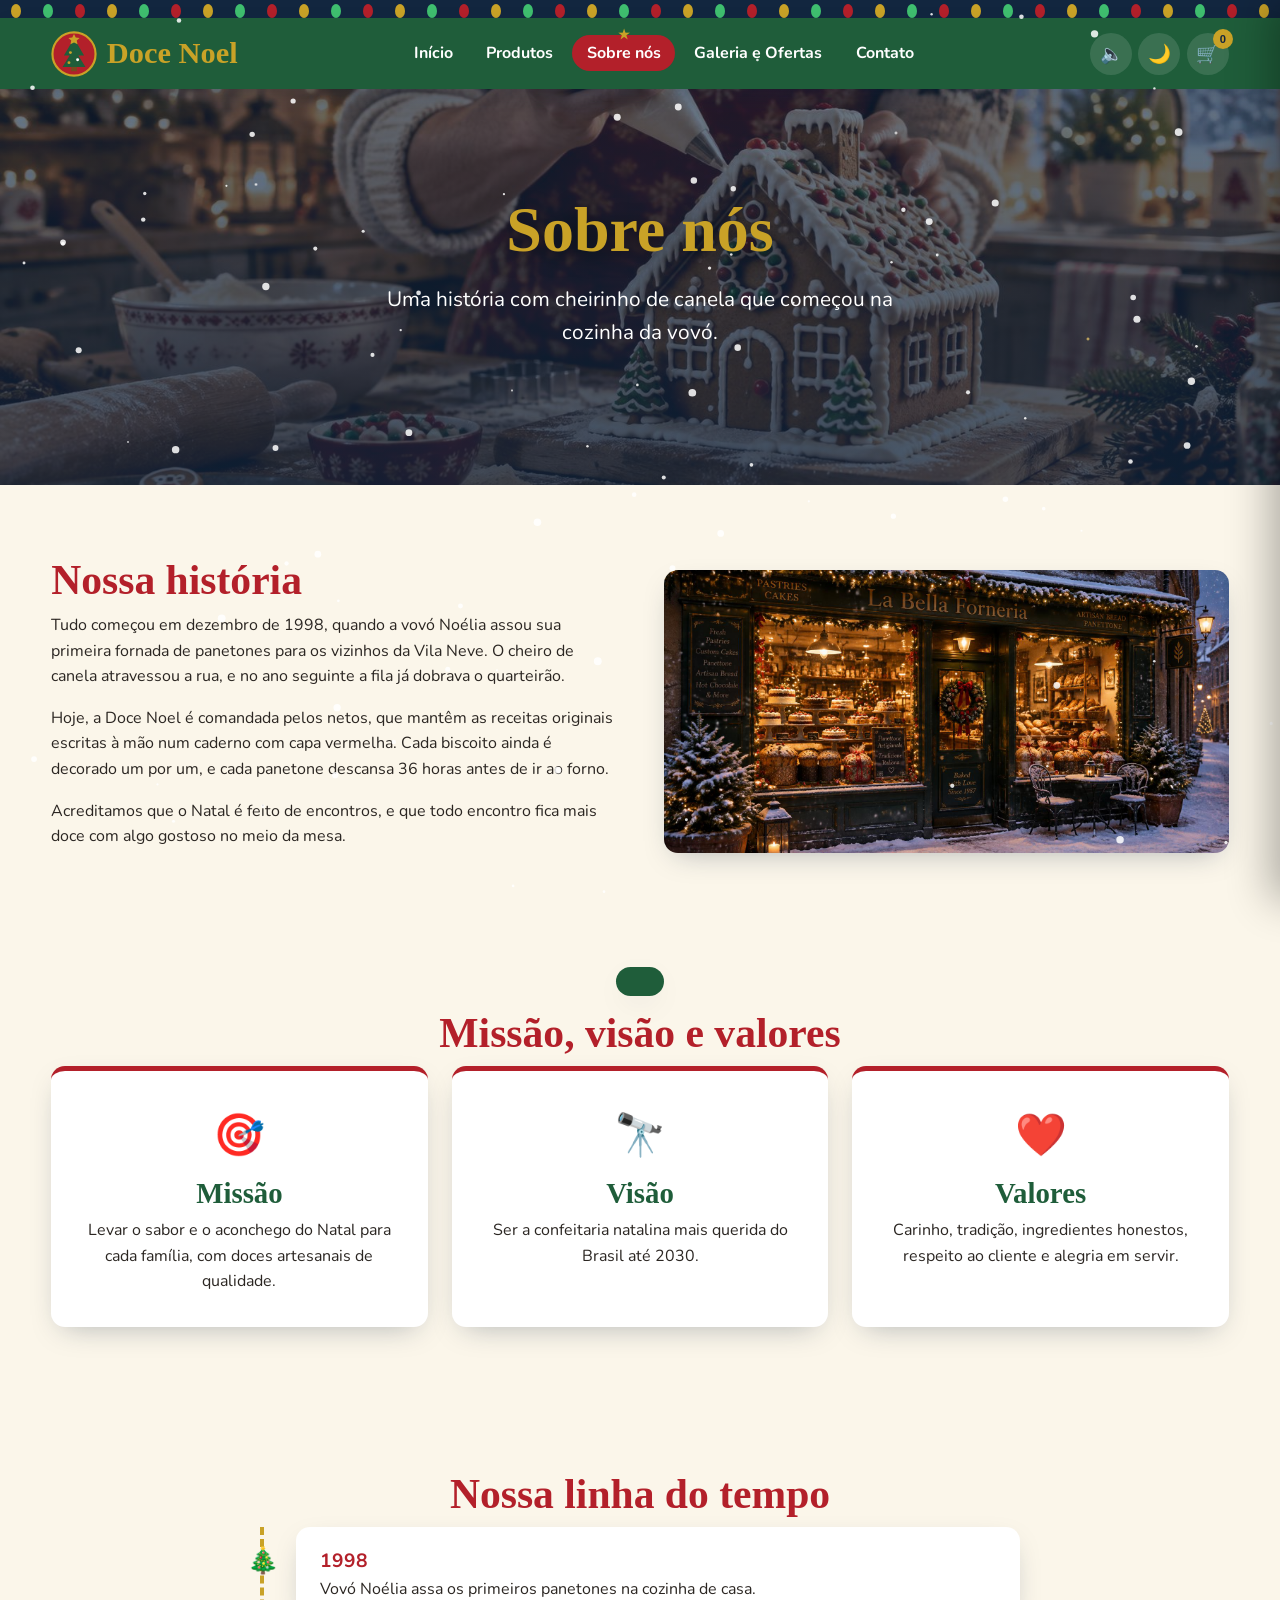
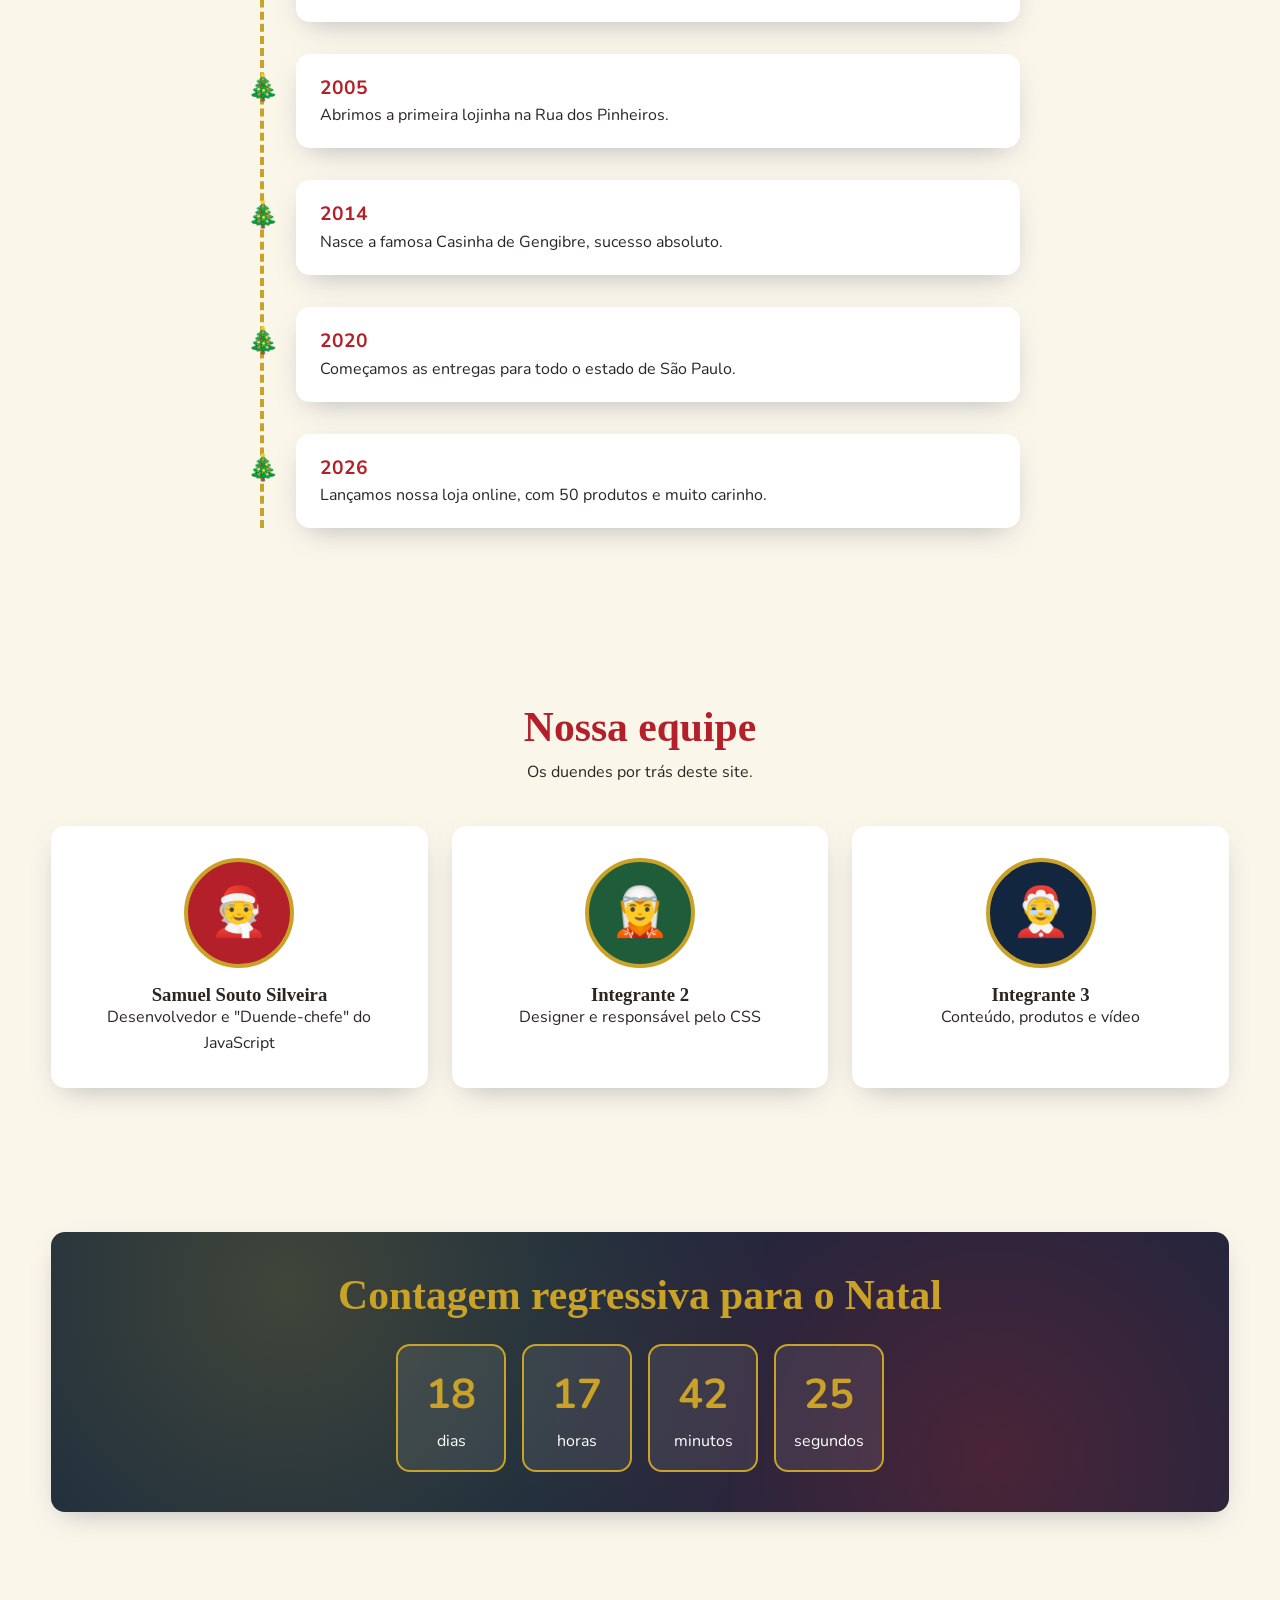
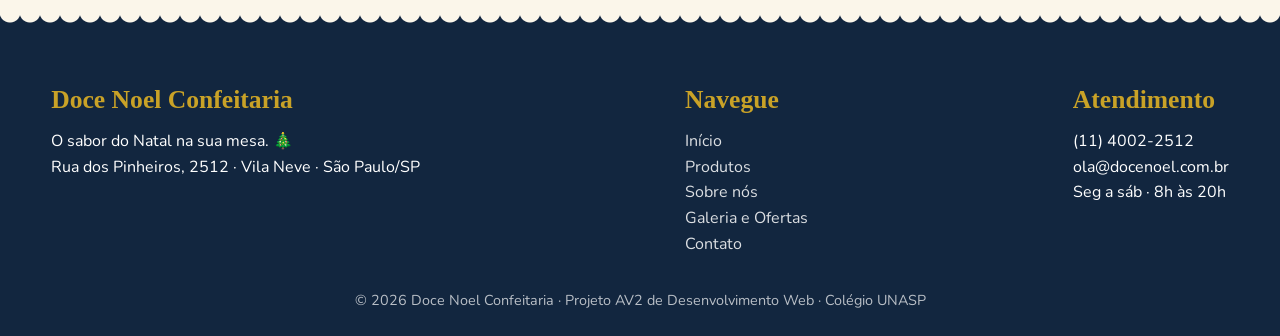
==== sobre.html @ ca00c157 "Primeiro envio do site natalino" ====
<!DOCTYPE html>
<html lang="pt-BR">
<head>
  <meta charset="UTF-8">
  <meta name="viewport" content="width=device-width, initial-scale=1.0">
  <title>Sobre nós | Doce Noel Confeitaria</title>
  <meta name="description" content="A história, missão, visão, valores e a equipe da Doce Noel Confeitaria.">
  <link rel="icon" href="img/logo.svg" type="image/svg+xml">
  <link rel="preconnect" href="https://fonts.googleapis.com">
  <link rel="preconnect" href="https://fonts.gstatic.com" crossorigin>
  <link href="https://fonts.googleapis.com/css2?family=Mountains+of+Christmas:wght@700&family=Nunito:wght@400;700;800&display=swap" rel="stylesheet">
  <link rel="stylesheet" href="css/style.css">
  <link rel="stylesheet" href="css/responsivo.css">
</head>
<body>
  <canvas id="neve" aria-hidden="true"></canvas>
  <div class="luzes" aria-hidden="true"><span></span><span></span><span></span><span></span><span></span><span></span><span></span><span></span><span></span><span></span><span></span><span></span><span></span><span></span><span></span><span></span><span></span><span></span><span></span><span></span><span></span><span></span><span></span><span></span><span></span><span></span><span></span><span></span><span></span><span></span><span></span><span></span><span></span><span></span><span></span><span></span><span></span><span></span><span></span><span></span></div>
  <header>
    <div class="container topo">
      <a href="index.html" class="logo"><img src="img/logo.svg" alt="Logotipo Doce Noel"><strong>Doce Noel</strong></a>
      <nav aria-label="Menu principal">
        <ul class="menu">
          <li><a href="index.html">Início</a></li>
          <li><a href="produtos.html">Produtos</a></li>
          <li><a href="sobre.html" class="ativo">Sobre nós</a></li>
          <li><a href="galeria.html">Galeria e Ofertas</a></li>
          <li><a href="contato.html">Contato</a></li>
        </ul>
      </nav>
      <div class="acoes">
        <button class="icone-btn" id="btn-musica" title="Ligar música" aria-label="Ligar ou desligar música">🔈</button>
        <button class="icone-btn" id="btn-tema" title="Modo Noite de Natal" aria-label="Alternar tema">🌙</button>
        <button class="icone-btn" id="btn-carrinho" title="Carrinho" aria-label="Abrir carrinho">🛒<span class="badge" id="contador-carrinho">0</span></button>
        <button class="icone-btn btn-menu" aria-label="Abrir menu">☰</button>
      </div>
    </div>
  </header>

  <main>
    <section class="banner banner-pequeno">
      <div class="camada camada-fundo" data-velocidade="0.4" style="--img:url('../img/banners/banner3.jpg')"></div>
      <div class="camada camada-estrelas" data-velocidade="0.15"></div>
      <div class="banner-conteudo" data-velocidade="-0.1">
        <h1>Sobre nós</h1>
        <p>Uma história com cheirinho de canela que começou na cozinha da vovó.</p>
      </div>
    </section>
    <section class="container">
      <div class="duas-colunas">
        <div class="revelar">
          <h2 style="text-align:left">Nossa história</h2>
          <p>Tudo começou em dezembro de 1998, quando a vovó Noélia assou sua primeira fornada de panetones para os vizinhos da Vila Neve. O cheiro de canela atravessou a rua, e no ano seguinte a fila já dobrava o quarteirão.</p>
          <p>Hoje, a Doce Noel é comandada pelos netos, que mantêm as receitas originais escritas à mão num caderno com capa vermelha. Cada biscoito ainda é decorado um por um, e cada panetone descansa 36 horas antes de ir ao forno.</p>
          <p>Acreditamos que o Natal é feito de encontros, e que todo encontro fica mais doce com algo gostoso no meio da mesa.</p>
        </div>
        <img class="revelar" src="img/banners/banner2.jpg" alt="Fachada da Doce Noel Confeitaria com neve">
      </div>
    </section>

    <section class="container">
      <h2 class="revelar">Missão, visão e valores</h2>
      <div class="mvv">
        <div class="chamada revelar"><div class="emoji">🎯</div><h3>Missão</h3><p>Levar o sabor e o aconchego do Natal para cada família, com doces artesanais de qualidade.</p></div>
        <div class="chamada revelar"><div class="emoji">🔭</div><h3>Visão</h3><p>Ser a confeitaria natalina mais querida do Brasil até 2030.</p></div>
        <div class="chamada revelar"><div class="emoji">❤️</div><h3>Valores</h3><p>Carinho, tradição, ingredientes honestos, respeito ao cliente e alegria em servir.</p></div>
      </div>
    </section>

    <section class="container">
      <h2 class="revelar">Nossa linha do tempo</h2>
      <div class="linha-tempo">
        <div class="marco revelar"><strong>1998</strong><p>Vovó Noélia assa os primeiros panetones na cozinha de casa.</p></div>
        <div class="marco revelar"><strong>2005</strong><p>Abrimos a primeira lojinha na Rua dos Pinheiros.</p></div>
        <div class="marco revelar"><strong>2014</strong><p>Nasce a famosa Casinha de Gengibre, sucesso absoluto.</p></div>
        <div class="marco revelar"><strong>2020</strong><p>Começamos as entregas para todo o estado de São Paulo.</p></div>
        <div class="marco revelar"><strong>2026</strong><p>Lançamos nossa loja online, com 50 produtos e muito carinho.</p></div>
      </div>
    </section>

    <section class="container">
      <h2 class="revelar">Nossa equipe</h2>
      <p class="subtitulo revelar">Os duendes por trás deste site.</p>
      <div class="equipe">
        <div class="membro revelar"><div class="avatar">🧑‍🎄</div><h3>Samuel Souto Silveira</h3><p>Desenvolvedor e "Duende-chefe" do JavaScript</p></div>
        <div class="membro revelar"><div class="avatar">🧝</div><h3>Integrante 2</h3><p>Designer e responsável pelo CSS</p></div>
        <div class="membro revelar"><div class="avatar">🤶</div><h3>Integrante 3</h3><p>Conteúdo, produtos e vídeo</p></div>
      </div>
    </section>

    <section class="container revelar">
      <div class="contagem-box">
        <h2>Contagem regressiva para o Natal</h2>
        <div class="contagem">
          <div><strong data-dias>0</strong>dias</div>
          <div><strong data-horas>00</strong>horas</div>
          <div><strong data-minutos>00</strong>minutos</div>
          <div><strong data-segundos>00</strong>segundos</div>
        </div>
      </div>
    </section>
  </main>

  <footer>
    <div class="container rodape-colunas">
      <div>
        <h4>Doce Noel Confeitaria</h4>
        <p>O sabor do Natal na sua mesa. 🎄</p>
        <p>Rua dos Pinheiros, 2512 · Vila Neve · São Paulo/SP</p>
      </div>
      <div>
        <h4>Navegue</h4>
        <ul><li><a href="index.html">Início</a></li><li><a href="produtos.html">Produtos</a></li><li><a href="sobre.html">Sobre nós</a></li><li><a href="galeria.html">Galeria e Ofertas</a></li><li><a href="contato.html">Contato</a></li></ul>
      </div>
      <div>
        <h4>Atendimento</h4>
        <p>(11) 4002-2512</p>
        <p>ola@docenoel.com.br</p>
        <p>Seg a sáb · 8h às 20h</p>
      </div>
    </div>
    <p class="copy">© 2026 Doce Noel Confeitaria · Projeto AV2 de Desenvolvimento Web · Colégio UNASP</p>
  </footer>

  <aside class="carrinho" id="carrinho" aria-label="Carrinho de compras">
    <div class="carrinho-topo"><h3>Seu trenó 🛷</h3><button id="fechar-carrinho" aria-label="Fechar carrinho">✕</button></div>
    <ul class="carrinho-itens" id="carrinho-itens"></ul>
    <div class="carrinho-rodape">
      <div class="total"><span>Total</span><span id="carrinho-total">R$ 0,00</span></div>
      <button class="botao dourado" id="finalizar">Finalizar pedido</button>
    </div>
  </aside>
  <div class="sombra-fundo" id="sombra-fundo"></div>
  <div class="modal" id="modal"><div class="modal-conteudo"></div></div>
  <div class="modal lightbox" id="lightbox"><button class="fechar" aria-label="Fechar">✕</button><img src="" alt=""></div>
  <button class="voltar-topo" id="voltar-topo" aria-label="Voltar ao topo">▲</button>
  <div class="toast" id="toast" role="status"></div>

  <script src="js/produtos.js"></script>
  <script src="js/script.js"></script>
</body>
</html>
---- css/style.css ----
/* Doce Noel Confeitaria - estilos principais */
:root {
  --vermelho: #B3202A;
  --vermelho-escuro: #8a1820;
  --verde: #1F5D3A;
  --dourado: #C9A227;
  --neve: #FFFFFF;
  --creme: #FBF6EA;
  --noite: #12263F;
  --texto: #2b2622;
  --fundo: var(--creme);
  --card: var(--neve);
  --sombra: 0 10px 30px -12px rgba(18, 38, 63, .35);
  --fonte-titulo: "Mountains of Christmas", cursive;
  --fonte-texto: "Nunito", sans-serif;
  --raio: 14px;
}

body.noite {
  --fundo: #0c1a2c;
  --card: #16304f;
  --texto: #f1ece0;
}

* { box-sizing: border-box; margin: 0; padding: 0; }
html { scroll-behavior: smooth; }
body {
  font-family: var(--fonte-texto);
  background: var(--fundo);
  color: var(--texto);
  line-height: 1.6;
  transition: background .4s, color .4s;
  overflow-x: hidden;
}
img { max-width: 100%; display: block; }
a { color: inherit; }
h1, h2, h3 { font-family: var(--fonte-titulo); line-height: 1.15; }
h2 { font-size: 2.6rem; color: var(--vermelho); text-align: center; margin-bottom: .5rem; }
body.noite h2 { color: var(--dourado); }
.subtitulo { text-align: center; max-width: 640px; margin: 0 auto 2.5rem; opacity: .85; }
.container { width: min(1180px, 92%); margin: 0 auto; }
section { padding: 4.5rem 0; }

/* ===== Luzes de Natal ===== */
.luzes { display: flex; justify-content: space-around; background: var(--noite); height: 18px; overflow: hidden; }
.luzes span { width: 10px; height: 14px; border-radius: 50%; margin-top: 4px; animation: piscar 1.2s infinite alternate; }
.luzes span:nth-child(3n) { background: var(--vermelho); }
.luzes span:nth-child(3n+1) { background: var(--dourado); animation-delay: .4s; }
.luzes span:nth-child(3n+2) { background: #3fbf6f; animation-delay: .8s; }
@keyframes piscar { from { opacity: .25; } to { opacity: 1; box-shadow: 0 0 10px currentColor; } }

/* ===== Cabeçalho ===== */
header { position: sticky; top: 0; z-index: 50; background: var(--verde); color: var(--neve); box-shadow: var(--sombra); }
.topo { display: flex; align-items: center; justify-content: space-between; gap: 1rem; padding: .7rem 0; }
.logo { display: flex; align-items: center; gap: .6rem; text-decoration: none; }
.logo img { width: 46px; height: 46px; }
.logo strong { font-family: var(--fonte-titulo); font-size: 1.9rem; color: var(--dourado); }
nav .menu { display: flex; gap: .3rem; list-style: none; }
.menu a { text-decoration: none; padding: .45rem .9rem; border-radius: 999px; font-weight: 700; transition: background .25s; position: relative; }
.menu a:hover, .menu a:focus { background: rgba(255,255,255,.15); outline: none; }
.menu a.ativo { background: var(--vermelho); }
.menu a.ativo::after { content: "★"; position: absolute; top: -10px; left: 50%; transform: translateX(-50%); color: var(--dourado); font-size: .8rem; }
.acoes { display: flex; gap: .4rem; align-items: center; }
.icone-btn { background: rgba(255,255,255,.12); border: 0; color: var(--neve); width: 42px; height: 42px; border-radius: 50%; font-size: 1.15rem; cursor: pointer; position: relative; transition: transform .2s, background .2s; }
.icone-btn:hover { transform: scale(1.1); background: var(--vermelho); }
.badge { position: absolute; top: -4px; right: -4px; background: var(--dourado); color: var(--noite); font-size: .7rem; font-weight: 800; min-width: 20px; height: 20px; border-radius: 10px; display: grid; place-items: center; }
.btn-menu { display: none; }

/* ===== Botões ===== */
.botao { display: inline-block; background: var(--vermelho); color: var(--neve); border: 0; padding: .8rem 1.6rem; border-radius: 999px; font-weight: 800; font-family: inherit; font-size: 1rem; cursor: pointer; text-decoration: none; transition: transform .2s, background .2s, box-shadow .2s; }
.botao:hover { background: var(--vermelho-escuro); transform: translateY(-2px); box-shadow: var(--sombra); }
.botao.dourado { background: var(--dourado); color: var(--noite); }
.botao.pulsar { animation: pulsar 2s infinite; }
@keyframes pulsar { 0%,100% { box-shadow: 0 0 0 0 rgba(201,162,39,.7); } 50% { box-shadow: 0 0 0 14px rgba(201,162,39,0); } }

/* ===== Banner parallax ===== */
.banner { position: relative; min-height: 88vh; display: grid; place-items: center; overflow: hidden; color: var(--neve); text-align: center; }
.camada { position: absolute; inset: -15% 0; background-size: cover; background-position: center; will-change: transform; }
.camada-fundo { background-image: linear-gradient(rgba(18,38,63,.55), rgba(18,38,63,.75)), url("../img/banners/banner1.jpg"); }
.camada-estrelas { background-image: radial-gradient(2px 2px at 20% 30%, #fff, transparent), radial-gradient(2px 2px at 70% 20%, #fff, transparent), radial-gradient(1.5px 1.5px at 40% 70%, #fff, transparent), radial-gradient(2px 2px at 85% 60%, #ffd86b, transparent), radial-gradient(1.5px 1.5px at 10% 80%, #fff, transparent); }
.banner-conteudo { position: relative; z-index: 2; padding: 2rem; will-change: transform; }
.banner h1 { font-size: clamp(2.8rem, 8vw, 5.5rem); color: var(--dourado); text-shadow: 0 4px 20px rgba(0,0,0,.5); }
.banner p { font-size: 1.3rem; margin: 1rem auto 2rem; max-width: 560px; }
.banner-pequeno { min-height: 42vh; }
.banner-pequeno .camada-fundo { background-image: linear-gradient(rgba(18,38,63,.6), rgba(18,38,63,.8)), var(--img, url("../img/banners/banner2.jpg")); }
.banner-pequeno h1 { font-size: clamp(2.4rem, 6vw, 4rem); }

/* ===== Slideshow ===== */
.slideshow { position: relative; border-radius: var(--raio); overflow: hidden; box-shadow: var(--sombra); aspect-ratio: 2 / 1; background: var(--noite); }
.slide { position: absolute; inset: 0; opacity: 0; transition: opacity .9s; }
.slide.ativo { opacity: 1; }
.slide img { width: 100%; height: 100%; object-fit: cover; }
.slide-texto { position: absolute; left: 0; right: 0; bottom: 0; padding: 2rem 2.5rem; background: linear-gradient(transparent, rgba(18,38,63,.9)); color: var(--neve); }
.slide-texto h3 { font-size: 2.4rem; color: var(--dourado); }
.seta { position: absolute; top: 50%; transform: translateY(-50%); background: rgba(255,255,255,.85); border: 0; width: 48px; height: 48px; border-radius: 50%; font-size: 1.4rem; cursor: pointer; color: var(--vermelho); z-index: 3; transition: background .2s; }
.seta:hover { background: var(--dourado); }
.seta.anterior { left: 1rem; } .seta.proximo { right: 1rem; }
.indicadores { position: absolute; bottom: 1rem; right: 1.5rem; display: flex; gap: .5rem; z-index: 3; }
.indicadores button { width: 12px; height: 12px; border-radius: 50%; border: 2px solid var(--neve); background: transparent; cursor: pointer; }
.indicadores button.ativo { background: var(--dourado); border-color: var(--dourado); }

/* ===== Cards de produto (Grid) ===== */
.grade { display: grid; grid-template-columns: repeat(auto-fill, minmax(240px, 1fr)); gap: 1.6rem; }
.card { background: var(--card); border-radius: var(--raio); overflow: hidden; box-shadow: var(--sombra); display: flex; flex-direction: column; transition: transform .3s, box-shadow .3s; position: relative; animation: aparecer .5s both; }
.card:hover { transform: translateY(-8px) rotate(-.5deg); box-shadow: 0 18px 40px -14px rgba(179,32,42,.5); }
.card::before { content: "🎀"; position: absolute; top: .5rem; right: .6rem; font-size: 1.4rem; z-index: 2; opacity: 0; transition: opacity .3s; }
.card:hover::before { opacity: 1; }
.card-img { aspect-ratio: 1; overflow: hidden; cursor: zoom-in; }
.card-img img { width: 100%; height: 100%; object-fit: cover; transition: transform .5s; }
.card:hover .card-img img { transform: scale(1.08); }
.card-corpo { padding: 1rem 1.1rem 1.2rem; display: flex; flex-direction: column; gap: .4rem; flex: 1; }
.card-categoria { font-size: .75rem; text-transform: uppercase; letter-spacing: .08em; color: var(--verde); font-weight: 800; }
body.noite .card-categoria { color: #6fd39a; }
.card h3 { font-family: var(--fonte-texto); font-size: 1.1rem; }
.card p { font-size: .9rem; opacity: .8; flex: 1; }
.preco { font-size: 1.35rem; font-weight: 800; color: var(--vermelho); }
body.noite .preco { color: var(--dourado); }
.card-botoes { display: flex; gap: .5rem; }
.card-botoes .botao { flex: 1; padding: .6rem; font-size: .9rem; }
.botao.contorno { background: transparent; color: var(--verde); border: 2px solid var(--verde); }
body.noite .botao.contorno { color: var(--neve); border-color: var(--neve); }
@keyframes aparecer { from { opacity: 0; transform: translateY(20px); } to { opacity: 1; transform: none; } }

/* ===== Filtros ===== */
.filtros { display: flex; flex-wrap: wrap; gap: 1rem; align-items: center; justify-content: space-between; background: var(--card); padding: 1.2rem; border-radius: var(--raio); box-shadow: var(--sombra); margin-bottom: 1.5rem; }
.filtros input, .filtros select { padding: .7rem 1rem; border-radius: 999px; border: 2px solid var(--dourado); font-family: inherit; font-size: 1rem; background: var(--fundo); color: var(--texto); }
.filtros input { flex: 1; min-width: 220px; }
.filtros input:focus, .filtros select:focus { outline: 3px solid rgba(179,32,42,.3); }
.chips { display: flex; flex-wrap: wrap; gap: .5rem; margin-bottom: 1rem; }
.chip { border: 2px solid var(--verde); background: transparent; color: var(--texto); padding: .4rem 1rem; border-radius: 999px; cursor: pointer; font-family: inherit; font-weight: 700; transition: all .2s; }
.chip:hover { background: rgba(31,93,58,.12); }
.chip.ativo { background: var(--verde); color: var(--neve); }
.contador-produtos { font-weight: 700; margin-bottom: 1rem; }
.vazio { grid-column: 1 / -1; text-align: center; padding: 3rem; font-size: 1.2rem; }
.vazio span { font-size: 3rem; display: block; }

/* ===== Chamadas ===== */
.chamadas { display: grid; grid-template-columns: repeat(3, 1fr); gap: 1.5rem; }
.chamada { background: var(--card); padding: 2rem; border-radius: var(--raio); text-align: center; box-shadow: var(--sombra); border-top: 5px solid var(--vermelho); transition: transform .3s; }
.chamada:hover { transform: translateY(-6px); }
.chamada .emoji { font-size: 2.6rem; }
.chamada h3 { font-size: 1.8rem; color: var(--verde); margin: .5rem 0; }
body.noite .chamada h3 { color: var(--dourado); }

/* ===== Contagem regressiva ===== */
.contagem-box { background: var(--noite); color: var(--neve); border-radius: var(--raio); padding: 2.5rem; text-align: center; box-shadow: var(--sombra); background-image: radial-gradient(circle at 20% 20%, rgba(201,162,39,.25), transparent 50%), radial-gradient(circle at 80% 80%, rgba(179,32,42,.35), transparent 50%); }
.contagem-box h2 { color: var(--dourado); }
.contagem { display: flex; justify-content: center; gap: 1rem; flex-wrap: wrap; margin-top: 1.5rem; }
.contagem div { background: rgba(255,255,255,.08); border: 2px solid var(--dourado); border-radius: var(--raio); padding: 1rem; min-width: 110px; }
.contagem strong { display: block; font-size: 2.6rem; font-family: var(--fonte-texto); color: var(--dourado); }

/* ===== Sobre ===== */
.duas-colunas { display: grid; grid-template-columns: 1fr 1fr; gap: 3rem; align-items: center; }
.duas-colunas img { border-radius: var(--raio); box-shadow: var(--sombra); }
.duas-colunas p { margin-bottom: 1rem; }
.mvv { display: grid; grid-template-columns: repeat(3, 1fr); gap: 1.5rem; }
.equipe { display: grid; grid-template-columns: repeat(auto-fit, minmax(220px, 1fr)); gap: 1.5rem; }
.membro { background: var(--card); padding: 2rem 1.5rem; border-radius: var(--raio); text-align: center; box-shadow: var(--sombra); }
.avatar { width: 110px; height: 110px; border-radius: 50%; margin: 0 auto 1rem; display: grid; place-items: center; font-size: 3rem; background: var(--vermelho); border: 4px solid var(--dourado); }
.membro:nth-child(2) .avatar { background: var(--verde); }
.membro:nth-child(3) .avatar { background: var(--noite); }
.linha-tempo { position: relative; max-width: 760px; margin: 0 auto; padding-left: 2rem; border-left: 4px dashed var(--dourado); }
.marco { position: relative; margin-bottom: 2rem; background: var(--card); padding: 1.2rem 1.5rem; border-radius: var(--raio); box-shadow: var(--sombra); }
.marco::before { content: "🎄"; position: absolute; left: -3.05rem; top: .9rem; font-size: 1.6rem; }
.marco strong { color: var(--vermelho); font-size: 1.2rem; }

/* ===== Galeria ===== */
.galeria { display: grid; grid-template-columns: repeat(auto-fill, minmax(260px, 1fr)); gap: 1rem; }
.galeria figure { border-radius: var(--raio); overflow: hidden; cursor: zoom-in; position: relative; box-shadow: var(--sombra); aspect-ratio: 4 / 3; }
.galeria img { width: 100%; height: 100%; object-fit: cover; transition: transform .5s, filter .5s; }
.galeria figure:hover img { transform: scale(1.1); filter: brightness(.8); }
.galeria figcaption { position: absolute; bottom: 0; left: 0; right: 0; padding: .8rem; color: var(--neve); background: linear-gradient(transparent, rgba(0,0,0,.75)); font-weight: 700; }
.ofertas { display: grid; grid-template-columns: repeat(auto-fill, minmax(260px, 1fr)); gap: 1.5rem; }
.oferta-selo { position: absolute; top: .8rem; left: .8rem; background: var(--vermelho); color: var(--neve); font-weight: 800; padding: .3rem .8rem; border-radius: 999px; z-index: 2; }
.preco-antigo { text-decoration: line-through; opacity: .6; margin-right: .5rem; font-size: .95rem; }

/* ===== Modal / Lightbox ===== */
.modal { position: fixed; inset: 0; background: rgba(12,26,44,.85); display: none; place-items: center; z-index: 200; padding: 1rem; }
.modal.aberto { display: grid; animation: aparecer .3s; }
.modal-conteudo { background: var(--card); color: var(--texto); border-radius: var(--raio); max-width: 760px; width: 100%; overflow: hidden; display: grid; grid-template-columns: 1fr 1fr; position: relative; }
.modal-conteudo img { width: 100%; height: 100%; object-fit: cover; }
.modal-info { padding: 2rem; display: flex; flex-direction: column; gap: .8rem; }
.modal-info h3 { font-size: 2rem; color: var(--vermelho); }
.fechar { position: absolute; top: .6rem; right: .8rem; background: var(--neve); border: 0; width: 38px; height: 38px; border-radius: 50%; font-size: 1.2rem; cursor: pointer; z-index: 3; }
.lightbox img { max-height: 85vh; border-radius: var(--raio); box-shadow: 0 0 40px rgba(201,162,39,.5); }
.lightbox .fechar { position: fixed; top: 1rem; right: 1rem; }

/* ===== Carrinho ===== */
.carrinho { position: fixed; top: 0; right: 0; height: 100vh; width: min(400px, 100%); background: var(--card); color: var(--texto); z-index: 150; transform: translateX(100%); transition: transform .35s; display: flex; flex-direction: column; box-shadow: -10px 0 40px rgba(0,0,0,.3); }
.carrinho.aberto { transform: none; }
.carrinho-topo { background: var(--vermelho); color: var(--neve); padding: 1.2rem; display: flex; justify-content: space-between; align-items: center; }
.carrinho-topo h3 { font-size: 1.8rem; }
.carrinho-topo button { background: none; border: 0; color: var(--neve); font-size: 1.5rem; cursor: pointer; }
.carrinho-itens { flex: 1; overflow-y: auto; padding: 1rem; list-style: none; }
.item { display: grid; grid-template-columns: 56px 1fr auto; gap: .7rem; align-items: center; padding: .6rem 0; border-bottom: 1px dashed rgba(0,0,0,.15); }
.item img { width: 56px; height: 56px; border-radius: 8px; object-fit: cover; }
.item small { display: block; opacity: .7; }
.qtd { display: flex; align-items: center; gap: .3rem; }
.qtd button { width: 26px; height: 26px; border-radius: 50%; border: 1px solid var(--verde); background: none; color: var(--texto); cursor: pointer; }
.carrinho-rodape { padding: 1.2rem; border-top: 2px solid var(--dourado); }
.total { display: flex; justify-content: space-between; font-size: 1.3rem; font-weight: 800; margin-bottom: 1rem; }
.carrinho-rodape .botao { width: 100%; }
.sombra-fundo { position: fixed; inset: 0; background: rgba(0,0,0,.4); z-index: 140; display: none; }
.sombra-fundo.ativo { display: block; }

/* ===== Formulário ===== */
.form-contato { background: var(--card); padding: 2rem; border-radius: var(--raio); box-shadow: var(--sombra); display: flex; flex-direction: column; gap: 1rem; }
.campo label { font-weight: 700; display: block; margin-bottom: .3rem; }
.campo input, .campo select, .campo textarea { width: 100%; padding: .8rem 1rem; border: 2px solid #ddd2b8; border-radius: 10px; font-family: inherit; font-size: 1rem; background: var(--fundo); color: var(--texto); transition: border-color .2s; }
.campo input:focus, .campo textarea:focus, .campo select:focus { border-color: var(--verde); outline: none; }
.campo.erro input, .campo.erro textarea, .campo.erro select { border-color: var(--vermelho); }
.msg-erro { color: var(--vermelho); font-size: .85rem; min-height: 1.1em; font-weight: 700; }
.msg-sucesso { background: var(--verde); color: var(--neve); padding: 1rem; border-radius: 10px; font-weight: 700; display: none; }
.msg-sucesso.visivel { display: block; animation: aparecer .4s; }
.info-loja { display: flex; flex-direction: column; gap: 1rem; }
.info-item { background: var(--card); padding: 1.2rem; border-radius: var(--raio); box-shadow: var(--sombra); display: flex; gap: 1rem; align-items: flex-start; }
.info-item span { font-size: 1.8rem; }
.redes { display: flex; gap: .6rem; }
.redes a { width: 44px; height: 44px; border-radius: 50%; background: var(--vermelho); color: var(--neve); display: grid; place-items: center; text-decoration: none; font-weight: 800; transition: transform .2s, background .2s; }
.redes a:hover { transform: rotate(12deg) scale(1.1); background: var(--dourado); color: var(--noite); }
.mapa iframe { width: 100%; height: 320px; border: 0; border-radius: var(--raio); box-shadow: var(--sombra); }

/* ===== Rodapé ===== */
footer { background: var(--noite); color: var(--neve); padding: 3rem 0 1.5rem; margin-top: 3rem; position: relative; }
footer::before { content: ""; position: absolute; top: -20px; left: 0; right: 0; height: 20px; background: radial-gradient(circle at 10px 0, transparent 10px, var(--noite) 11px) repeat-x; background-size: 20px 20px; }
.rodape-colunas { display: flex; flex-wrap: wrap; justify-content: space-between; gap: 2rem; }
.rodape-colunas h4 { font-family: var(--fonte-titulo); font-size: 1.6rem; color: var(--dourado); margin-bottom: .5rem; }
.rodape-colunas ul { list-style: none; }
.rodape-colunas a { text-decoration: none; opacity: .85; }
.rodape-colunas a:hover { opacity: 1; color: var(--dourado); }
.copy { text-align: center; margin-top: 2rem; opacity: .7; font-size: .9rem; }

/* ===== Neve, voltar ao topo, animação ao rolar ===== */
#neve { position: fixed; inset: 0; pointer-events: none; z-index: 100; }
.voltar-topo { position: fixed; bottom: 1.5rem; right: 1.5rem; z-index: 90; width: 52px; height: 52px; border-radius: 50%; background: var(--dourado); color: var(--noite); border: 0; font-size: 1.4rem; cursor: pointer; opacity: 0; pointer-events: none; transform: translateY(20px); transition: all .3s; box-shadow: var(--sombra); }
.voltar-topo.visivel { opacity: 1; pointer-events: auto; transform: none; }
.revelar { opacity: 0; transform: translateY(40px); transition: opacity .8s, transform .8s; }
.revelar.visivel { opacity: 1; transform: none; }
.toast { position: fixed; bottom: 1.5rem; left: 50%; transform: translateX(-50%) translateY(120px); background: var(--verde); color: var(--neve); padding: .9rem 1.5rem; border-radius: 999px; font-weight: 700; z-index: 300; transition: transform .35s; box-shadow: var(--sombra); }
.toast.visivel { transform: translateX(-50%); }
---- css/responsivo.css ----
/* Mobile first: ajustes para tablet e celular */
@media (max-width: 900px) {
  .chamadas, .mvv { grid-template-columns: 1fr; }
  .duas-colunas { grid-template-columns: 1fr; gap: 1.5rem; }
  .modal-conteudo { grid-template-columns: 1fr; max-height: 90vh; overflow-y: auto; }
  .modal-conteudo img { max-height: 260px; }
}

@media (max-width: 780px) {
  .btn-menu { display: block; }
  nav .menu {
    position: absolute; top: 100%; left: 0; right: 0;
    flex-direction: column; background: var(--verde);
    padding: 0 1rem; max-height: 0; overflow: hidden;
    transition: max-height .35s, padding .35s;
  }
  nav .menu.aberto { max-height: 400px; padding: 1rem; }
  .menu a { display: block; }
  .menu a.ativo::after { display: none; }
  .logo strong { font-size: 1.5rem; }
  h2 { font-size: 2rem; }
  .slideshow { aspect-ratio: 4 / 3; }
  .slide-texto { padding: 1.2rem; }
  .slide-texto h3 { font-size: 1.7rem; }
  .contagem div { min-width: 72px; padding: .7rem; }
  .contagem strong { font-size: 1.8rem; }
  section { padding: 3rem 0; }
}

@media (max-width: 420px) {
  .logo img { width: 36px; height: 36px; }
  .logo strong { font-size: 1.25rem; }
  .icone-btn { width: 36px; height: 36px; font-size: 1rem; }
  .grade { grid-template-columns: 1fr 1fr; gap: .8rem; }
  .card-botoes { flex-direction: column; }
  .card p { display: none; }
}
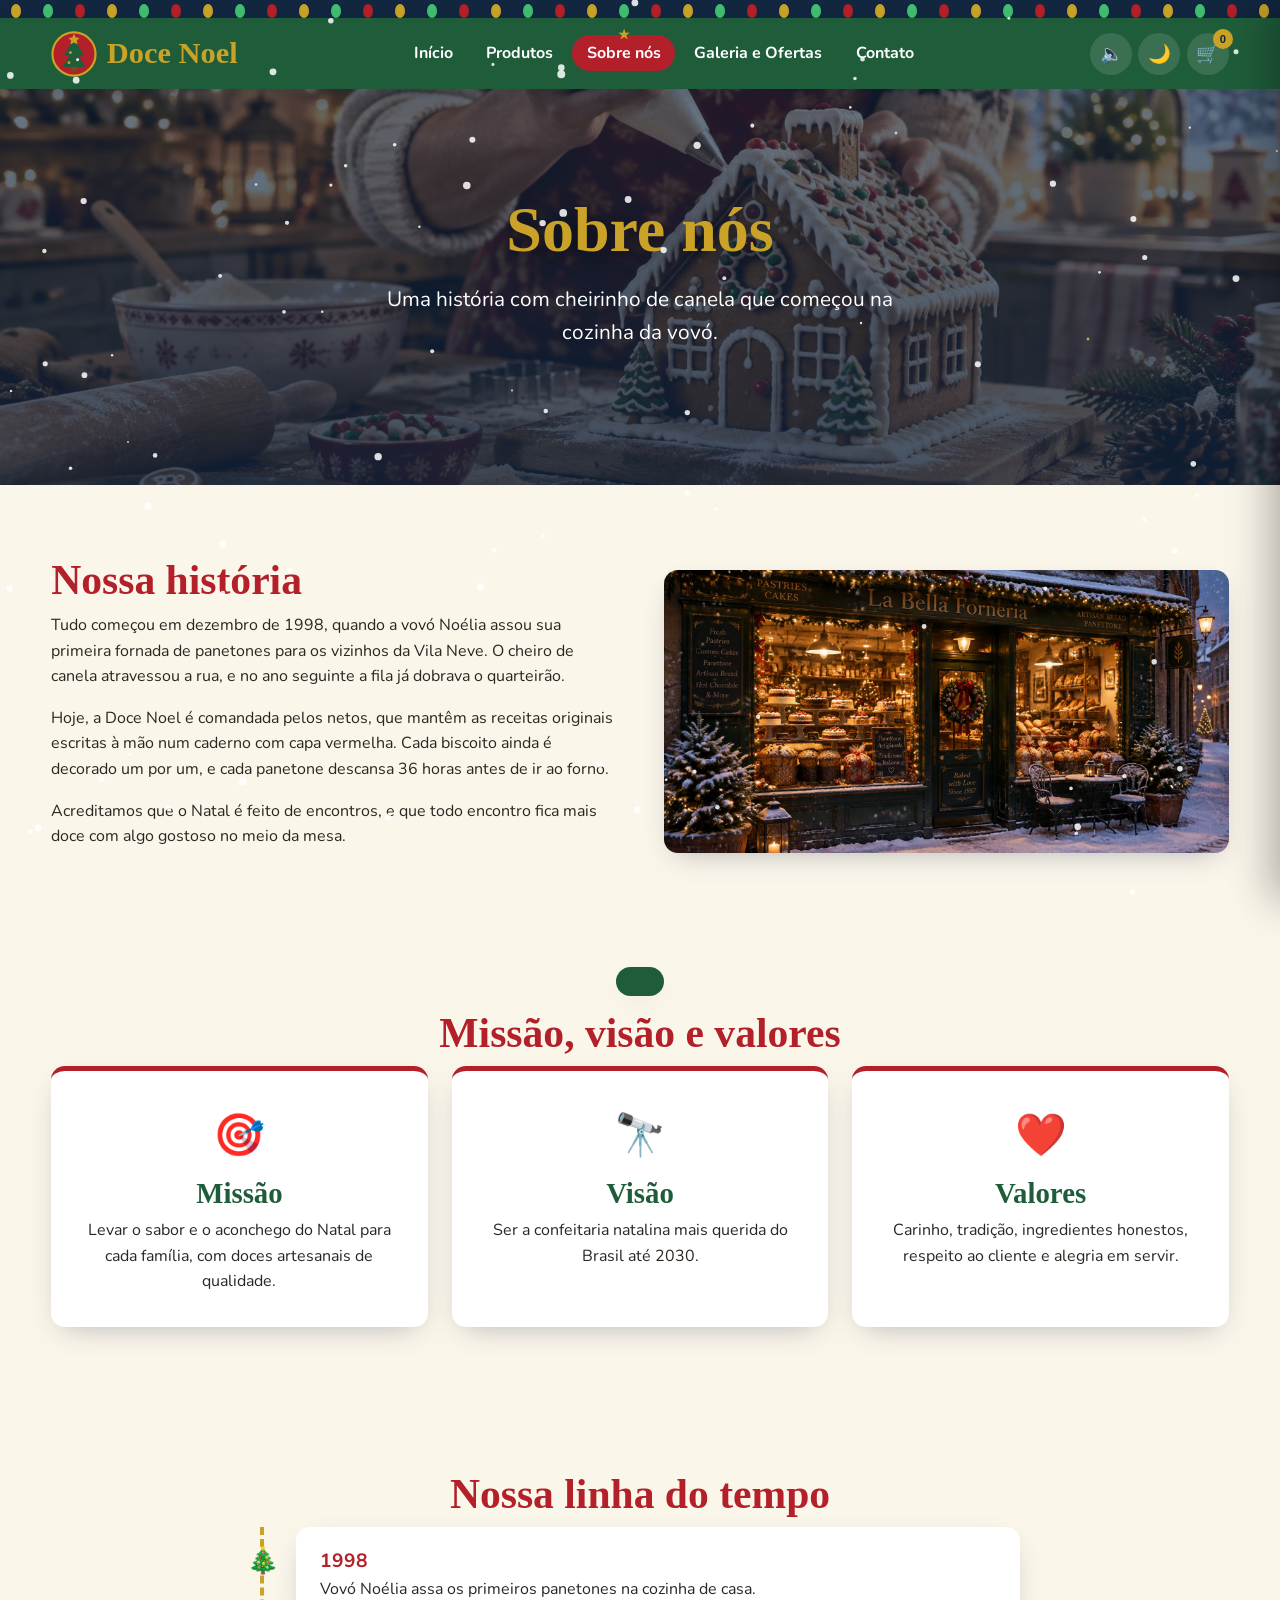
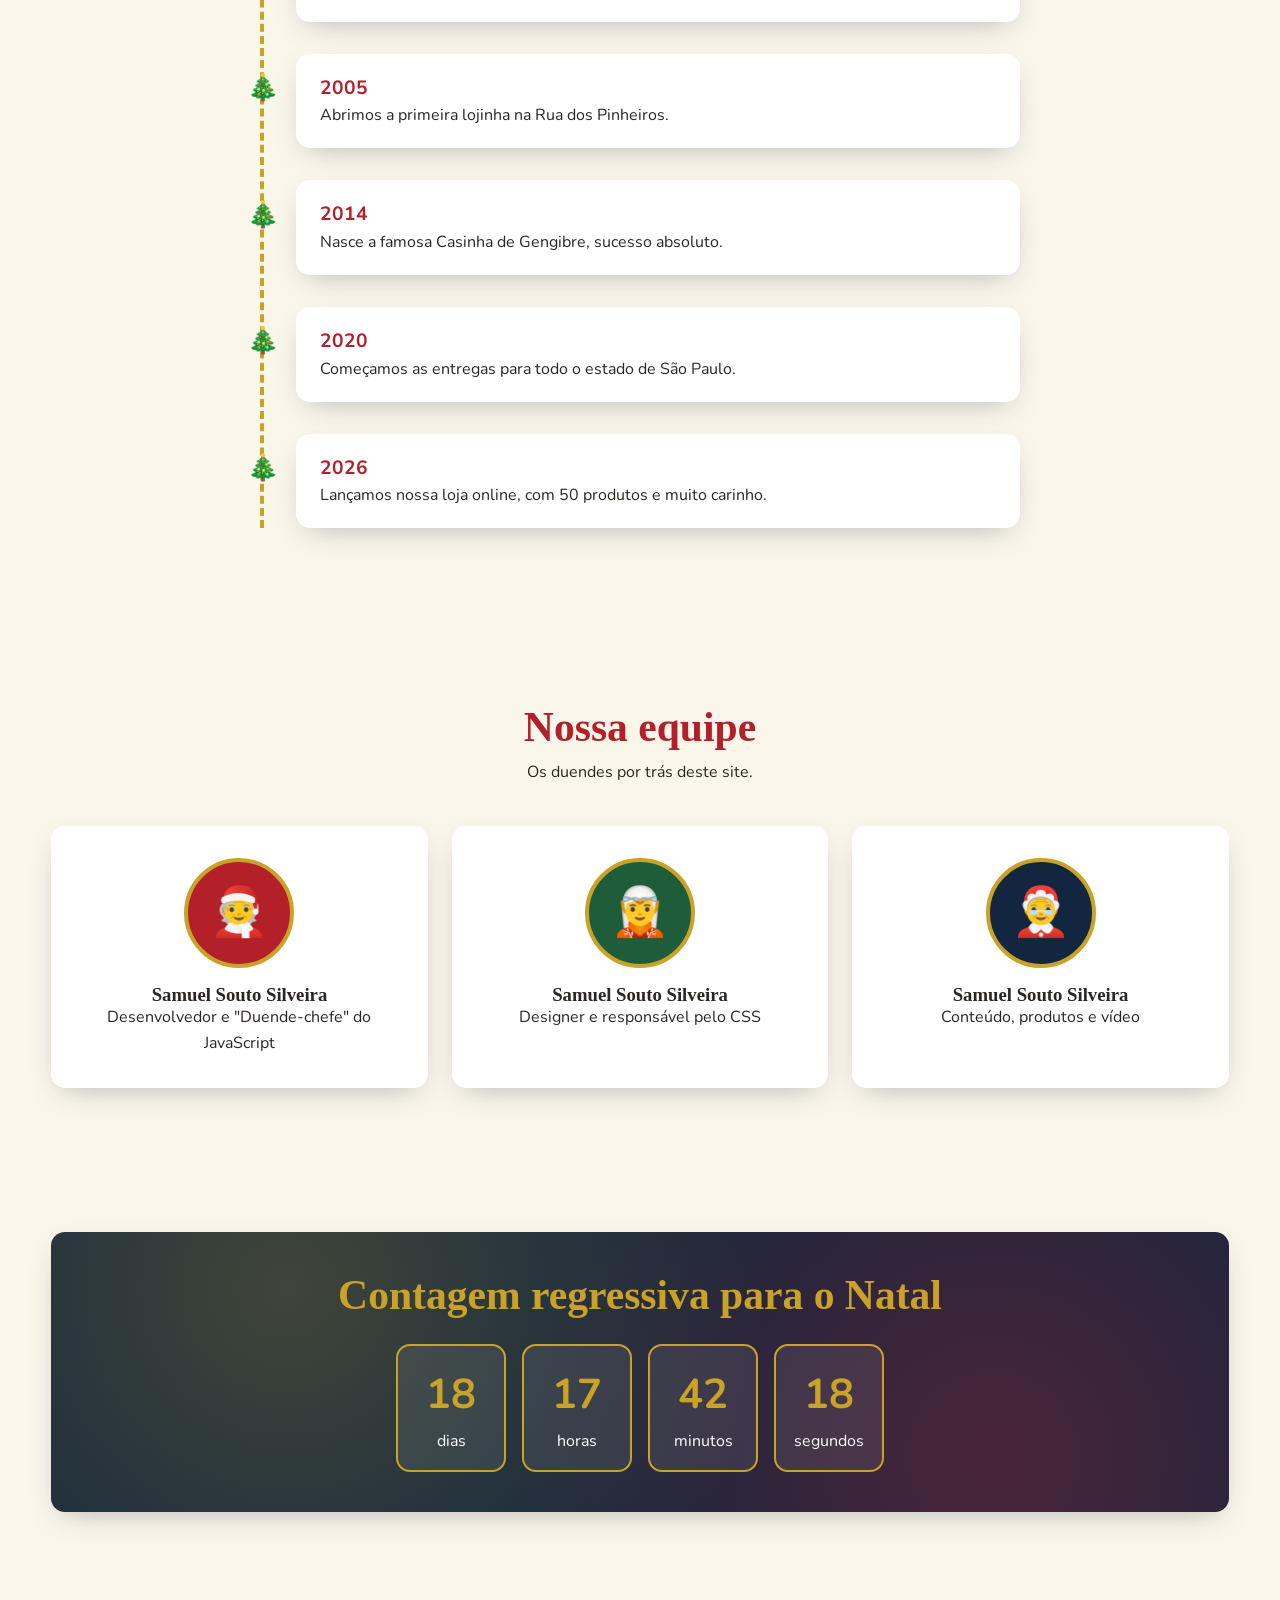
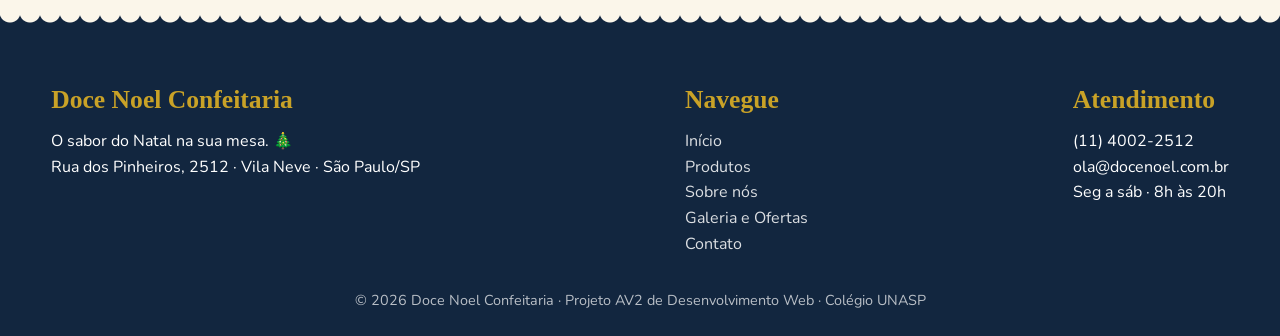
==== commit d9c30f27: "Atualização do site" ====
--- a/sobre.html
+++ b/sobre.html
@@ -82,8 +82,8 @@
       <p class="subtitulo revelar">Os duendes por trás deste site.</p>
       <div class="equipe">
         <div class="membro revelar"><div class="avatar">🧑‍🎄</div><h3>Samuel Souto Silveira</h3><p>Desenvolvedor e "Duende-chefe" do JavaScript</p></div>
-        <div class="membro revelar"><div class="avatar">🧝</div><h3>Integrante 2</h3><p>Designer e responsável pelo CSS</p></div>
-        <div class="membro revelar"><div class="avatar">🤶</div><h3>Integrante 3</h3><p>Conteúdo, produtos e vídeo</p></div>
+        <div class="membro revelar"><div class="avatar">🧝</div><h3>Samuel Souto Silveira</h3><p>Designer e responsável pelo CSS</p></div>
+        <div class="membro revelar"><div class="avatar">🤶</div><h3>Samuel Souto Silveira</h3><p>Conteúdo, produtos e vídeo</p></div>
       </div>
     </section>
 
